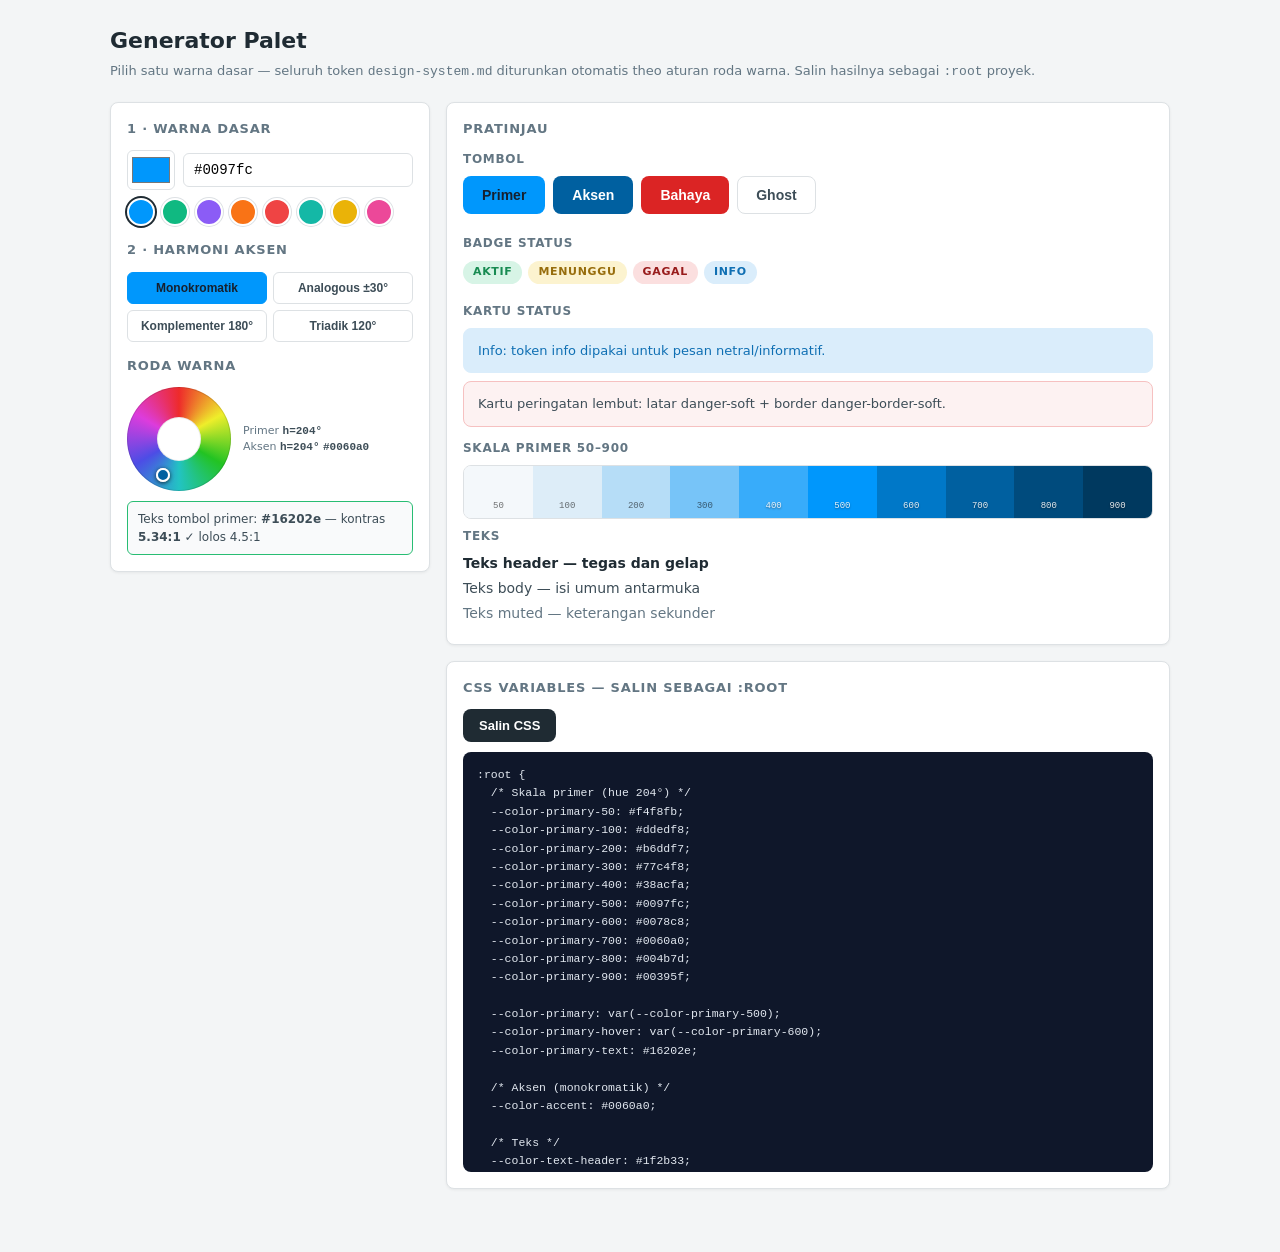
==== examples/palette-generator.html @ b340df54 "Warna jadi sistem palet roda warna + generator interaktif - design-system.md §2.1 ditulis ulang: war" ====
<!DOCTYPE html>
<html lang="id">
<head>
<meta charset="UTF-8">
<meta name="viewport" content="width=device-width, initial-scale=1.0">
<title>Generator Palet — Base Design System</title>
<style>
  :root {
    --radius: 8px;
    --font: Inter, system-ui, -apple-system, sans-serif;
  }
  * { box-sizing: border-box; margin: 0; padding: 0; }
  body {
    font-family: var(--font);
    background: var(--color-bg-body, #f4f7f9);
    color: var(--color-text-body, #334155);
    font-size: 14px; line-height: 1.5;
    padding: 24px 16px 64px;
  }
  .wrap { max-width: 1060px; margin: 0 auto; }
  h1 { font-size: 22px; font-weight: 800; color: var(--color-text-header, #1e293b); }
  .subtitle { color: var(--color-text-muted, #64748b); margin: 4px 0 20px; font-size: 13px; }
  .grid { display: grid; grid-template-columns: 320px 1fr; gap: 16px; align-items: start; }
  @media (max-width: 860px) { .grid { grid-template-columns: 1fr; } }
  .card {
    background: var(--color-bg-content, #fff);
    border: 1px solid var(--color-border, #e2e8f0);
    border-radius: var(--radius);
    padding: 16px;
    box-shadow: 0 1px 3px rgba(0,0,0,.06);
  }
  .card h2 { font-size: 13px; font-weight: 700; text-transform: uppercase; letter-spacing: .06em; color: var(--color-text-muted, #64748b); margin-bottom: 12px; }
  .field { margin-bottom: 14px; }
  .field label { display: block; font-size: 12px; font-weight: 600; margin-bottom: 6px; color: var(--color-text-header, #1e293b); }
  .color-row { display: flex; gap: 8px; align-items: center; }
  input[type="color"] { width: 48px; height: 40px; border: 1px solid var(--color-border, #e2e8f0); border-radius: 6px; padding: 2px; background: #fff; cursor: pointer; }
  input[type="text"] { flex: 1; font-size: 14px; padding: 8px 10px; border: 1px solid var(--color-border, #e2e8f0); border-radius: 6px; font-family: monospace; }
  .presets { display: flex; gap: 6px; flex-wrap: wrap; margin-top: 8px; }
  .preset { width: 28px; height: 28px; border-radius: 50%; border: 2px solid #fff; box-shadow: 0 0 0 1px var(--color-border, #e2e8f0); cursor: pointer; }
  .preset.active { box-shadow: 0 0 0 2px var(--color-text-header, #1e293b); }
  .harmony { display: grid; grid-template-columns: 1fr 1fr; gap: 6px; }
  .harmony button {
    font-size: 12px; font-weight: 600; padding: 8px 6px; border-radius: 6px;
    border: 1px solid var(--color-border, #e2e8f0); background: var(--color-bg-content, #fff);
    color: var(--color-text-body, #334155); cursor: pointer;
  }
  .harmony button.active { background: var(--color-primary, #0097FC); border-color: var(--color-primary, #0097FC); color: var(--color-primary-text, #fff); }
  .wheel-wrap { display: flex; gap: 12px; align-items: center; margin-top: 4px; }
  .wheel {
    width: 104px; height: 104px; border-radius: 50%; position: relative; flex: none;
    background: conic-gradient(from 0deg, hsl(0,85%,55%), hsl(60,85%,55%), hsl(120,70%,45%), hsl(180,70%,45%), hsl(240,75%,60%), hsl(300,70%,55%), hsl(360,85%,55%));
    box-shadow: inset 0 0 0 1px rgba(0,0,0,.12);
  }
  .wheel::after { content: ""; position: absolute; inset: 30px; background: var(--color-bg-content, #fff); border-radius: 50%; box-shadow: inset 0 0 0 1px rgba(0,0,0,.08); }
  .dot { position: absolute; width: 14px; height: 14px; border-radius: 50%; border: 2px solid #fff; box-shadow: 0 1px 4px rgba(0,0,0,.4); transform: translate(-50%,-50%); z-index: 2; }
  .wheel-legend { font-size: 11px; color: var(--color-text-muted, #64748b); }
  .wheel-legend b { color: var(--color-text-body, #334155); font-family: monospace; font-weight: 600; }
  .contrast { font-size: 12px; margin-top: 10px; padding: 8px 10px; border-radius: 6px; background: var(--color-bg-hover, #f8fafc); border: 1px solid var(--color-border, #e2e8f0); }
  .contrast.ok { border-color: var(--color-success, #10b981); }
  .contrast.warn { border-color: var(--color-warning, #f59e0b); }

  /* Preview */
  .preview-section { margin-bottom: 16px; }
  .preview-section > h3 { font-size: 12px; font-weight: 700; text-transform: uppercase; letter-spacing: .06em; color: var(--color-text-muted, #64748b); margin-bottom: 8px; }
  .btn { display: inline-block; font-size: 14px; font-weight: 600; padding: 10px 18px; border-radius: 8px; border: 1px solid transparent; cursor: pointer; margin: 0 8px 8px 0; transition: transform 100ms cubic-bezier(0,0,.2,1); }
  .btn:active { transform: scale(.98); }
  .btn-primary { background: var(--color-primary, #0097FC); color: var(--color-primary-text, #fff); }
  .btn-accent { background: var(--color-accent, #0369a1); color: #fff; }
  .btn-danger { background: var(--color-danger, #dc2626); color: #fff; }
  .btn-ghost { background: var(--color-bg-content, #fff); border-color: var(--color-border, #e2e8f0); color: var(--color-text-body, #334155); }
  .badge { display: inline-block; font-size: 11px; font-weight: 700; text-transform: uppercase; letter-spacing: .06em; padding: 3px 10px; border-radius: 999px; margin: 0 6px 6px 0; }
  .badge-success { background: var(--color-success-bg, #d1fae5); color: var(--color-success-text, #047857); }
  .badge-warning { background: var(--color-warning-bg, #fef9c3); color: var(--color-warning-text, #a16207); }
  .badge-danger { background: var(--color-danger-bg, #fee2e2); color: var(--color-danger-text, #991b1b); }
  .badge-info { background: var(--color-info-bg, #e0f2fe); color: var(--color-info-text, #0284c7); }
  .alert { border-radius: 8px; padding: 12px 14px; margin-bottom: 8px; font-size: 13px; border: 1px solid; }
  .alert-info { background: var(--color-info-bg, #e0f2fe); border-color: var(--color-info-bg, #e0f2fe); color: var(--color-info-text, #0284c7); }
  .alert-danger-soft { background: var(--color-danger-soft-bg, #fff5f5); border-color: var(--color-danger-border-soft, #fecaca); color: var(--color-text-body, #334155); }
  .swatches { display: flex; border-radius: 8px; overflow: hidden; border: 1px solid var(--color-border, #e2e8f0); margin-bottom: 8px; }
  .sw { flex: 1; height: 52px; display: flex; align-items: flex-end; justify-content: center; padding-bottom: 4px; font-size: 9px; font-family: monospace; color: rgba(255,255,255,.9); text-shadow: 0 1px 2px rgba(0,0,0,.4); }
  .sw.light { color: rgba(0,0,0,.55); text-shadow: none; }
  .text-samples p { margin-bottom: 4px; }
  .t-header { color: var(--color-text-header, #1e293b); font-weight: 700; }
  .t-muted { color: var(--color-text-muted, #64748b); }

  pre.css-out {
    background: #0f172a; color: #e2e8f0; font-size: 11.5px; line-height: 1.6;
    padding: 14px; border-radius: 8px; overflow-x: auto; max-height: 420px; overflow-y: auto;
    font-family: Menlo, Consolas, monospace; white-space: pre;
  }
  .copy-row { display: flex; gap: 8px; margin-bottom: 10px; }
  .btn-copy { background: var(--color-text-header, #1e293b); color: #fff; font-size: 13px; font-weight: 600; padding: 9px 16px; border-radius: 8px; border: none; cursor: pointer; }
  .copy-note { font-size: 12px; color: var(--color-text-muted, #64748b); align-self: center; }
</style>
</head>
<body>
<div class="wrap">
  <h1>Generator Palet</h1>
  <p class="subtitle">Pilih satu warna dasar — seluruh token <code>design-system.md</code> diturunkan otomatis theo aturan roda warna. Salin hasilnya sebagai <code>:root</code> proyek.</p>

  <div class="grid">
    <div class="card">
      <h2>1 · Warna dasar</h2>
      <div class="field">
        <div class="color-row">
          <input type="color" id="baseColor" value="#0097fc">
          <input type="text" id="baseHex" value="#0097fc" maxlength="7" spellcheck="false">
        </div>
        <div class="presets" id="presets"></div>
      </div>
      <h2>2 · Harmoni aksen</h2>
      <div class="field">
        <div class="harmony" id="harmony">
          <button data-h="mono" class="active">Monokromatik</button>
          <button data-h="analog">Analogous ±30°</button>
          <button data-h="compl">Komplementer 180°</button>
          <button data-h="triad">Triadik 120°</button>
        </div>
      </div>
      <h2>Roda warna</h2>
      <div class="wheel-wrap">
        <div class="wheel" id="wheel"></div>
        <div class="wheel-legend" id="wheelLegend"></div>
      </div>
      <div class="contrast" id="contrastBox"></div>
    </div>

    <div>
      <div class="card preview-section">
        <h2>Pratinjau</h2>
        <h3>Tombol</h3>
        <div>
          <button class="btn btn-primary">Primer</button><button class="btn btn-accent">Aksen</button><button class="btn btn-danger">Bahaya</button><button class="btn btn-ghost">Ghost</button>
        </div>
        <h3 style="margin-top:12px">Badge status</h3>
        <div>
          <span class="badge badge-success">Aktif</span><span class="badge badge-warning">Menunggu</span><span class="badge badge-danger">Gagal</span><span class="badge badge-info">Info</span>
        </div>
        <h3 style="margin-top:12px">Kartu status</h3>
        <div class="alert alert-info">Info: token info dipakai untuk pesan netral/informatif.</div>
        <div class="alert alert-danger-soft">Kartu peringatan lembut: latar danger-soft + border danger-border-soft.</div>
        <h3 style="margin-top:12px">Skala primer 50–900</h3>
        <div class="swatches" id="scaleSwatches"></div>
        <h3>Teks</h3>
        <div class="text-samples">
          <p class="t-header">Teks header — tegas dan gelap</p>
          <p>Teks body — isi umum antarmuka</p>
          <p class="t-muted">Teks muted — keterangan sekunder</p>
        </div>
      </div>

      <div class="card">
        <h2>CSS variables — salin sebagai :root</h2>
        <div class="copy-row">
          <button class="btn-copy" id="copyBtn">Salin CSS</button>
          <span class="copy-note" id="copyNote"></span>
        </div>
        <pre class="css-out" id="cssOut"></pre>
      </div>
    </div>
  </div>
</div>

<script>
"use strict";
/* ---- util warna ---- */
function hexToHsl(hex) {
  hex = hex.replace("#", "");
  if (hex.length === 3) hex = hex.split("").map(c => c + c).join("");
  const r = parseInt(hex.slice(0, 2), 16) / 255,
        g = parseInt(hex.slice(2, 4), 16) / 255,
        b = parseInt(hex.slice(4, 6), 16) / 255;
  const max = Math.max(r, g, b), min = Math.min(r, g, b);
  let h = 0, s = 0; const l = (max + min) / 2;
  if (max !== min) {
    const d = max - min;
    s = l > 0.5 ? d / (2 - max - min) : d / (max + min);
    switch (max) {
      case r: h = (g - b) / d + (g < b ? 6 : 0); break;
      case g: h = (b - r) / d + 2; break;
      default: h = (r - g) / d + 4;
    }
    h *= 60;
  }
  return { h: Math.round(h) % 360, s: Math.round(s * 100), l: Math.round(l * 100) };
}
function hslToHex(h, s, l) {
  h = ((h % 360) + 360) % 360; s = Math.min(100, Math.max(0, s)) / 100; l = Math.min(98, Math.max(2, l)) / 100;
  const k = n => (n + h / 30) % 12;
  const a = s * Math.min(l, 1 - l);
  const f = n => l - a * Math.max(-1, Math.min(k(n) - 3, Math.min(9 - k(n), 1)));
  const to = x => Math.round(x * 255).toString(16).padStart(2, "0");
  return "#" + to(f(0)) + to(f(8)) + to(f(4));
}
function luminance(hex) {
  const c = hex.replace("#", "");
  const f = v => { v /= 255; return v <= 0.03928 ? v / 12.92 : Math.pow((v + 0.055) / 1.055, 2.4); };
  return 0.2126 * f(parseInt(c.slice(0, 2), 16)) + 0.7152 * f(parseInt(c.slice(2, 4), 16)) + 0.0722 * f(parseInt(c.slice(4, 6), 16));
}
function contrast(a, b) {
  const l1 = luminance(a), l2 = luminance(b);
  const [hi, lo] = l1 > l2 ? [l1, l2] : [l2, l1];
  return (hi + 0.05) / (lo + 0.05);
}

/* ---- state ---- */
const PRESETS = ["#0097fc", "#10b981", "#8b5cf6", "#f97316", "#ef4444", "#14b8a6", "#eab308", "#ec4899"];
let harmony = "mono";

/* ---- generator ---- */
function generate(baseHex) {
  const { h, s, l } = hexToHsl(baseHex);
  const sc = (hh, ss, ll) => hslToHex(hh, ss, ll);
  const clampL = v => Math.min(97, Math.max(6, v));

  // Skala primer: hue tetap, lightness bertahap (500 = warna dasar)
  const scale = {
    50:  sc(h, s * 0.50, 97),
    100: sc(h, s * 0.65, 92),
    200: sc(h, s * 0.80, 84),
    300: sc(h, s * 0.90, 72),
    400: sc(h, s * 0.95, 60),
    500: baseHex.toLowerCase(),
    600: sc(h, s,        clampL(l * 0.80)),
    700: sc(h, Math.min(s * 1.05, 100), clampL(l * 0.64)),
    800: sc(h, Math.min(s * 1.08, 100), clampL(l * 0.50)),
    900: sc(h, Math.min(s * 1.08, 100), clampL(l * 0.38)),
  };

  // Aksen via harmoni roda warna
  let accent, accentHue;
  if (harmony === "analog")      { accentHue = h + 30;  accent = sc(accentHue, s, l); }
  else if (harmony === "compl")  { accentHue = h + 180; accent = sc(accentHue, s, l); }
  else if (harmony === "triad")  { accentHue = h + 120; accent = sc(accentHue, s, l); }
  else                           { accentHue = h;       accent = scale[700]; }

  // Netral mengikuti hue dasar (tinted)
  const n = (ss, ll) => sc(h, ss, ll);
  const neutrals = {
    textHeader: n(25, 16), textBody: n(18, 29), textMuted: n(14, 45),
    border: n(12, 88), metricBorder: n(10, 92),
    bgBody: n(14, 96), bgHover: n(16, 98), bgContent: "#ffffff",
  };

  // Status: hue tetap di roda warna
  const status = {
    success: sc(150, 65, 45), successBg: sc(150, 55, 90), successText: sc(150, 70, 32),
    danger: sc(0, 72, 50),   dangerBg: sc(0, 80, 93),     dangerText: sc(0, 70, 35),
    dangerSoftBg: sc(0, 70, 97), dangerBorderSoft: sc(0, 75, 86),
    infoBg: sc(205, 80, 92), infoText: sc(205, 85, 38),
    warningBg: sc(48, 90, 90), warningText: sc(42, 85, 32),
  };

  // Teks primer: pilih putih / gelap menurut kontras
  const crWhite = contrast(scale[500], "#ffffff");
  const crDark = contrast(scale[500], "#16202e");
  const primaryText = crWhite >= crDark ? "#ffffff" : "#16202e";
  const primaryCr = Math.max(crWhite, crDark);

  return { h, s, l, scale, accent, accentHue: ((accentHue % 360) + 360) % 360, neutrals, status, primaryText, primaryCr };
}

function buildCss(g) {
  const L = [];
  L.push(":root {");
  L.push("  /* Skala primer (hue " + g.h + "°) */");
  [50, 100, 200, 300, 400, 500, 600, 700, 800, 900].forEach(k =>
    L.push("  --color-primary-" + k + ": " + g.scale[k] + ";"));
  L.push("");
  L.push("  --color-primary: var(--color-primary-500);");
  L.push("  --color-primary-hover: var(--color-primary-600);");
  L.push("  --color-primary-text: " + g.primaryText + ";");
  L.push("");
  L.push("  /* Aksen (" + { mono: "monokromatik", analog: "analogous", compl: "komplementer", triad: "triadik" }[harmony] + ") */");
  L.push("  --color-accent: " + g.accent + ";");
  L.push("");
  L.push("  /* Teks */");
  L.push("  --color-text-header: " + g.neutrals.textHeader + ";");
  L.push("  --color-text-body: " + g.neutrals.textBody + ";");
  L.push("  --color-text-muted: " + g.neutrals.textMuted + ";");
  L.push("");
  L.push("  /* Latar */");
  L.push("  --color-bg-body: " + g.neutrals.bgBody + ";");
  L.push("  --color-bg-content: " + g.neutrals.bgContent + ";");
  L.push("  --color-bg-hover: " + g.neutrals.bgHover + ";");
  L.push("");
  L.push("  /* Status */");
  const st = g.status;
  L.push("  --color-success: " + st.success + ";  --color-success-bg: " + st.successBg + ";  --color-success-text: " + st.successText + ";");
  L.push("  --color-danger: " + st.danger + ";   --color-danger-bg: " + st.dangerBg + ";   --color-danger-text: " + st.dangerText + ";");
  L.push("  --color-danger-soft-bg: " + st.dangerSoftBg + ";");
  L.push("  --color-danger-border-soft: " + st.dangerBorderSoft + ";");
  L.push("  --color-info-bg: " + st.infoBg + ";  --color-info-text: " + st.infoText + ";");
  L.push("  --color-warning-bg: " + st.warningBg + "; --color-warning-text: " + st.warningText + ";");
  L.push("");
  L.push("  /* Border & garis */");
  L.push("  --color-border: " + g.neutrals.border + ";");
  L.push("  --color-metric-border: " + g.neutrals.metricBorder + ";");
  L.push("}");
  return L.join("\n");
}

/* ---- render ---- */
const $ = id => document.getElementById(id);
const baseColor = $("baseColor"), baseHex = $("baseHex");

function dotPos(hueDeg, radiusPct) {
  const a = (hueDeg - 90) * Math.PI / 180;
  return { x: 50 + radiusPct * Math.cos(a), y: 50 + radiusPct * Math.sin(a) };
}

function render() {
  let hex = baseHex.value.trim();
  if (!/^#([0-9a-f]{3}|[0-9a-f]{6})$/i.test(hex)) return;
  if (hex.length === 4) hex = "#" + hex.slice(1).split("").map(c => c + c).join("");
  baseColor.value = hex;

  const g = generate(hex);

  // Terapkan ke seluruh halaman (live re-theme)
  const root = document.documentElement.style;
  [50, 100, 200, 300, 400, 500, 600, 700, 800, 900].forEach(k => root.setProperty("--color-primary-" + k, g.scale[k]));
  root.setProperty("--color-primary", g.scale[500]);
  root.setProperty("--color-primary-hover", g.scale[600]);
  root.setProperty("--color-primary-text", g.primaryText);
  root.setProperty("--color-accent", g.accent);
  const N = g.neutrals, S = g.status;
  root.setProperty("--color-text-header", N.textHeader);
  root.setProperty("--color-text-body", N.textBody);
  root.setProperty("--color-text-muted", N.textMuted);
  root.setProperty("--color-bg-body", N.bgBody);
  root.setProperty("--color-bg-content", N.bgContent);
  root.setProperty("--color-bg-hover", N.bgHover);
  root.setProperty("--color-border", N.border);
  root.setProperty("--color-metric-border", N.metricBorder);
  Object.entries({ success: S.success, "success-bg": S.successBg, "success-text": S.successText,
    danger: S.danger, "danger-bg": S.dangerBg, "danger-text": S.dangerText,
    "danger-soft-bg": S.dangerSoftBg, "danger-border-soft": S.dangerBorderSoft,
    "info-bg": S.infoBg, "info-text": S.infoText, "warning-bg": S.warningBg, "warning-text": S.warningText })
    .forEach(([k, v]) => root.setProperty("--color-" + k, v));

  // Output CSS
  $("cssOut").textContent = buildCss(g);

  // Skala swatches
  $("scaleSwatches").innerHTML = [50, 100, 200, 300, 400, 500, 600, 700, 800, 900].map(k => {
    const { l } = hexToHsl(g.scale[k]);
    return '<div class="sw' + (l > 62 ? " light" : "") + '" style="background:' + g.scale[k] + '">' + k + "</div>";
  }).join("");

  // Roda warna: titik primer + aksen
  const wheel = $("wheel");
  wheel.querySelectorAll(".dot").forEach(d => d.remove());
  const mk = (hueDeg, color) => {
    const p = dotPos(hueDeg, 38);
    const d = document.createElement("div");
    d.className = "dot"; d.style.left = p.x + "%"; d.style.top = p.y + "%"; d.style.background = color;
    wheel.appendChild(d);
  };
  mk(g.h, g.scale[500]); mk(g.accentHue, g.accent);
  $("wheelLegend").innerHTML = "Primer <b>h=" + g.h + "°</b><br>Aksen <b>h=" + g.accentHue + "°</b> <b>" + g.accent + "</b>";

  // Kontras
  const box = $("contrastBox");
  const ok = g.primaryCr >= 4.5;
  box.className = "contrast " + (ok ? "ok" : "warn");
  box.innerHTML = "Teks tombol primer: <b>" + g.primaryText + "</b> — kontras <b>" + g.primaryCr.toFixed(2) + ":1</b> " +
    (ok ? "✓ lolos 4.5:1" : "⚠ di bawah 4.5:1 — untuk teks kecil pakai primer 700");

  // Preset aktif
  document.querySelectorAll(".preset").forEach(p =>
    p.classList.toggle("active", p.dataset.hex.toLowerCase() === hex.toLowerCase()));
}

/* ---- events ---- */
baseColor.addEventListener("input", e => { baseHex.value = e.target.value; render(); });
baseHex.addEventListener("input", render);
$("harmony").addEventListener("click", e => {
  const b = e.target.closest("button"); if (!b) return;
  harmony = b.dataset.h;
  document.querySelectorAll("#harmony button").forEach(x => x.classList.toggle("active", x === b));
  render();
});
$("presets").innerHTML = PRESETS.map(h =>
  '<div class="preset" data-hex="' + h + '" style="background:' + h + '" title="' + h + '"></div>').join("");
$("presets").addEventListener("click", e => {
  const p = e.target.closest(".preset"); if (!p) return;
  baseHex.value = p.dataset.hex; render();
});
$("copyBtn").addEventListener("click", async () => {
  const note = $("copyNote");
  try { await navigator.clipboard.writeText($("cssOut").textContent); note.textContent = "✓ tersalin"; }
  catch { note.textContent = "gagal — salin manual dari kotak"; }
  setTimeout(() => note.textContent = "", 2500);
});
render();
</script>
</body>
</html>
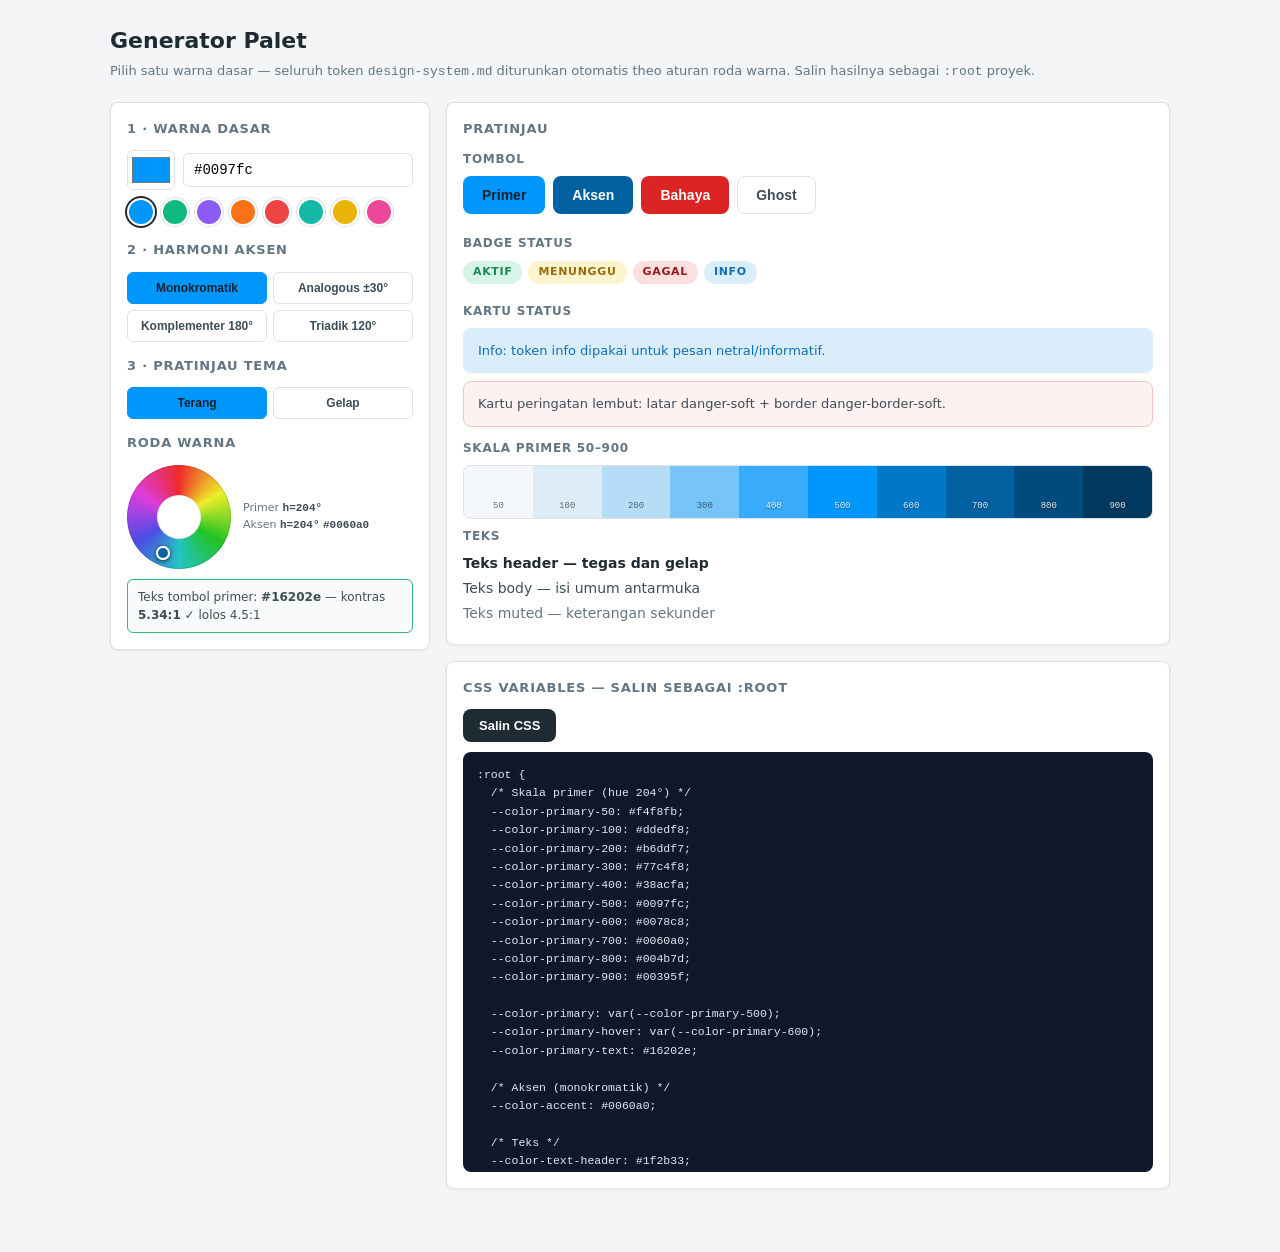
==== commit 68d88d48: "Mode gelap/terang: token dark + toggle + pratinjau - palette-generator: generateDark() (hue sama, li" ====
--- a/examples/palette-generator.html
+++ b/examples/palette-generator.html
@@ -5,92 +5,68 @@
 <meta name="viewport" content="width=device-width, initial-scale=1.0">
 <title>Generator Palet — Base Design System</title>
 <style>
-  :root {
+:root {
     --radius: 8px;
     --font: Inter, system-ui, -apple-system, sans-serif;
   }
-  * { box-sizing: border-box; margin: 0; padding: 0; }
-  body {
-    font-family: var(--font);
-    background: var(--color-bg-body, #f4f7f9);
-    color: var(--color-text-body, #334155);
-    font-size: 14px; line-height: 1.5;
-    padding: 24px 16px 64px;
-  }
-  .wrap { max-width: 1060px; margin: 0 auto; }
-  h1 { font-size: 22px; font-weight: 800; color: var(--color-text-header, #1e293b); }
-  .subtitle { color: var(--color-text-muted, #64748b); margin: 4px 0 20px; font-size: 13px; }
-  .grid { display: grid; grid-template-columns: 320px 1fr; gap: 16px; align-items: start; }
-  @media (max-width: 860px) { .grid { grid-template-columns: 1fr; } }
-  .card {
-    background: var(--color-bg-content, #fff);
-    border: 1px solid var(--color-border, #e2e8f0);
-    border-radius: var(--radius);
-    padding: 16px;
-    box-shadow: 0 1px 3px rgba(0,0,0,.06);
-  }
-  .card h2 { font-size: 13px; font-weight: 700; text-transform: uppercase; letter-spacing: .06em; color: var(--color-text-muted, #64748b); margin-bottom: 12px; }
-  .field { margin-bottom: 14px; }
-  .field label { display: block; font-size: 12px; font-weight: 600; margin-bottom: 6px; color: var(--color-text-header, #1e293b); }
-  .color-row { display: flex; gap: 8px; align-items: center; }
-  input[type="color"] { width: 48px; height: 40px; border: 1px solid var(--color-border, #e2e8f0); border-radius: 6px; padding: 2px; background: #fff; cursor: pointer; }
-  input[type="text"] { flex: 1; font-size: 14px; padding: 8px 10px; border: 1px solid var(--color-border, #e2e8f0); border-radius: 6px; font-family: monospace; }
-  .presets { display: flex; gap: 6px; flex-wrap: wrap; margin-top: 8px; }
-  .preset { width: 28px; height: 28px; border-radius: 50%; border: 2px solid #fff; box-shadow: 0 0 0 1px var(--color-border, #e2e8f0); cursor: pointer; }
-  .preset.active { box-shadow: 0 0 0 2px var(--color-text-header, #1e293b); }
-  .harmony { display: grid; grid-template-columns: 1fr 1fr; gap: 6px; }
-  .harmony button {
-    font-size: 12px; font-weight: 600; padding: 8px 6px; border-radius: 6px;
-    border: 1px solid var(--color-border, #e2e8f0); background: var(--color-bg-content, #fff);
-    color: var(--color-text-body, #334155); cursor: pointer;
-  }
-  .harmony button.active { background: var(--color-primary, #0097FC); border-color: var(--color-primary, #0097FC); color: var(--color-primary-text, #fff); }
-  .wheel-wrap { display: flex; gap: 12px; align-items: center; margin-top: 4px; }
-  .wheel {
-    width: 104px; height: 104px; border-radius: 50%; position: relative; flex: none;
-    background: conic-gradient(from 0deg, hsl(0,85%,55%), hsl(60,85%,55%), hsl(120,70%,45%), hsl(180,70%,45%), hsl(240,75%,60%), hsl(300,70%,55%), hsl(360,85%,55%));
-    box-shadow: inset 0 0 0 1px rgba(0,0,0,.12);
-  }
-  .wheel::after { content: ""; position: absolute; inset: 30px; background: var(--color-bg-content, #fff); border-radius: 50%; box-shadow: inset 0 0 0 1px rgba(0,0,0,.08); }
-  .dot { position: absolute; width: 14px; height: 14px; border-radius: 50%; border: 2px solid #fff; box-shadow: 0 1px 4px rgba(0,0,0,.4); transform: translate(-50%,-50%); z-index: 2; }
-  .wheel-legend { font-size: 11px; color: var(--color-text-muted, #64748b); }
-  .wheel-legend b { color: var(--color-text-body, #334155); font-family: monospace; font-weight: 600; }
-  .contrast { font-size: 12px; margin-top: 10px; padding: 8px 10px; border-radius: 6px; background: var(--color-bg-hover, #f8fafc); border: 1px solid var(--color-border, #e2e8f0); }
-  .contrast.ok { border-color: var(--color-success, #10b981); }
-  .contrast.warn { border-color: var(--color-warning, #f59e0b); }
-
-  /* Preview */
-  .preview-section { margin-bottom: 16px; }
-  .preview-section > h3 { font-size: 12px; font-weight: 700; text-transform: uppercase; letter-spacing: .06em; color: var(--color-text-muted, #64748b); margin-bottom: 8px; }
-  .btn { display: inline-block; font-size: 14px; font-weight: 600; padding: 10px 18px; border-radius: 8px; border: 1px solid transparent; cursor: pointer; margin: 0 8px 8px 0; transition: transform 100ms cubic-bezier(0,0,.2,1); }
-  .btn:active { transform: scale(.98); }
-  .btn-primary { background: var(--color-primary, #0097FC); color: var(--color-primary-text, #fff); }
-  .btn-accent { background: var(--color-accent, #0369a1); color: #fff; }
-  .btn-danger { background: var(--color-danger, #dc2626); color: #fff; }
-  .btn-ghost { background: var(--color-bg-content, #fff); border-color: var(--color-border, #e2e8f0); color: var(--color-text-body, #334155); }
-  .badge { display: inline-block; font-size: 11px; font-weight: 700; text-transform: uppercase; letter-spacing: .06em; padding: 3px 10px; border-radius: 999px; margin: 0 6px 6px 0; }
-  .badge-success { background: var(--color-success-bg, #d1fae5); color: var(--color-success-text, #047857); }
-  .badge-warning { background: var(--color-warning-bg, #fef9c3); color: var(--color-warning-text, #a16207); }
-  .badge-danger { background: var(--color-danger-bg, #fee2e2); color: var(--color-danger-text, #991b1b); }
-  .badge-info { background: var(--color-info-bg, #e0f2fe); color: var(--color-info-text, #0284c7); }
-  .alert { border-radius: 8px; padding: 12px 14px; margin-bottom: 8px; font-size: 13px; border: 1px solid; }
-  .alert-info { background: var(--color-info-bg, #e0f2fe); border-color: var(--color-info-bg, #e0f2fe); color: var(--color-info-text, #0284c7); }
-  .alert-danger-soft { background: var(--color-danger-soft-bg, #fff5f5); border-color: var(--color-danger-border-soft, #fecaca); color: var(--color-text-body, #334155); }
-  .swatches { display: flex; border-radius: 8px; overflow: hidden; border: 1px solid var(--color-border, #e2e8f0); margin-bottom: 8px; }
-  .sw { flex: 1; height: 52px; display: flex; align-items: flex-end; justify-content: center; padding-bottom: 4px; font-size: 9px; font-family: monospace; color: rgba(255,255,255,.9); text-shadow: 0 1px 2px rgba(0,0,0,.4); }
-  .sw.light { color: rgba(0,0,0,.55); text-shadow: none; }
-  .text-samples p { margin-bottom: 4px; }
-  .t-header { color: var(--color-text-header, #1e293b); font-weight: 700; }
-  .t-muted { color: var(--color-text-muted, #64748b); }
-
-  pre.css-out {
-    background: #0f172a; color: #e2e8f0; font-size: 11.5px; line-height: 1.6;
-    padding: 14px; border-radius: 8px; overflow-x: auto; max-height: 420px; overflow-y: auto;
-    font-family: Menlo, Consolas, monospace; white-space: pre;
-  }
-  .copy-row { display: flex; gap: 8px; margin-bottom: 10px; }
-  .btn-copy { background: var(--color-text-header, #1e293b); color: #fff; font-size: 13px; font-weight: 600; padding: 9px 16px; border-radius: 8px; border: none; cursor: pointer; }
-  .copy-note { font-size: 12px; color: var(--color-text-muted, #64748b); align-self: center; }
+* { box-sizing: border-box; margin: 0; padding: 0; }
+body { font-family: var(--font); background: var(--color-bg-body, #f4f7f9); color: var(--color-text-body, #334155); font-size: 14px; line-height: 1.5; padding: 24px 16px 64px; }
+.wrap { max-width: 1060px; margin: 0 auto; }
+h1 { font-size: 22px; font-weight: 800; color: var(--color-text-header, #1e293b); }
+.subtitle { color: var(--color-text-muted, #64748b); margin: 4px 0 20px; font-size: 13px; }
+.grid { display: grid; grid-template-columns: 320px 1fr; gap: 16px; align-items: start; }
+@media (max-width: 860px) {
+  .grid { grid-template-columns: 1fr; }
+}
+.card { background: var(--color-bg-content, #fff); border: 1px solid var(--color-border, #e2e8f0); border-radius: var(--radius); padding: 16px; box-shadow: 0 1px 3px rgba(0,0,0,.06); }
+.card h2 { font-size: 13px; font-weight: 700; text-transform: uppercase; letter-spacing: .06em; color: var(--color-text-muted, #64748b); margin-bottom: 12px; }
+.field { margin-bottom: 14px; }
+.field label { display: block; font-size: 12px; font-weight: 600; margin-bottom: 6px; color: var(--color-text-header, #1e293b); }
+.color-row { display: flex; gap: 8px; align-items: center; }
+input[type="color"] { width: 48px; height: 40px; border: 1px solid var(--color-border, #e2e8f0); border-radius: 6px; padding: 2px; background: #fff; cursor: pointer; }
+input[type="text"] { flex: 1; font-size: 14px; padding: 8px 10px; border: 1px solid var(--color-border, #e2e8f0); border-radius: 6px; font-family: monospace; }
+.presets { display: flex; gap: 6px; flex-wrap: wrap; margin-top: 8px; }
+.preset { width: 28px; height: 28px; border-radius: 50%; border: 2px solid #fff; box-shadow: 0 0 0 1px var(--color-border, #e2e8f0); cursor: pointer; }
+.preset.active { box-shadow: 0 0 0 2px var(--color-text-header, #1e293b); }
+.harmony { display: grid; grid-template-columns: 1fr 1fr; gap: 6px; }
+.harmony button { font-size: 12px; font-weight: 600; padding: 8px 6px; border-radius: 6px; border: 1px solid var(--color-border, #e2e8f0); background: var(--color-bg-content, #fff); color: var(--color-text-body, #334155); cursor: pointer; }
+.harmony button.active { background: var(--color-primary, #0097FC); border-color: var(--color-primary, #0097FC); color: var(--color-primary-text, #fff); }
+.wheel-wrap { display: flex; gap: 12px; align-items: center; margin-top: 4px; }
+.wheel { width: 104px; height: 104px; border-radius: 50%; position: relative; flex: none; background: conic-gradient(from 0deg, hsl(0,85%,55%), hsl(60,85%,55%), hsl(120,70%,45%), hsl(180,70%,45%), hsl(240,75%,60%), hsl(300,70%,55%), hsl(360,85%,55%)); box-shadow: inset 0 0 0 1px rgba(0,0,0,.12); }
+.wheel::after { content: ""; position: absolute; inset: 30px; background: var(--color-bg-content, #fff); border-radius: 50%; box-shadow: inset 0 0 0 1px rgba(0,0,0,.08); }
+.dot { position: absolute; width: 14px; height: 14px; border-radius: 50%; border: 2px solid #fff; box-shadow: 0 1px 4px rgba(0,0,0,.4); transform: translate(-50%,-50%); z-index: 2; }
+.wheel-legend { font-size: 11px; color: var(--color-text-muted, #64748b); }
+.wheel-legend b { color: var(--color-text-body, #334155); font-family: monospace; font-weight: 600; }
+.contrast { font-size: 12px; margin-top: 10px; padding: 8px 10px; border-radius: 6px; background: var(--color-bg-hover, #f8fafc); border: 1px solid var(--color-border, #e2e8f0); }
+.contrast.ok { border-color: var(--color-success, #10b981); }
+.contrast.warn { border-color: var(--color-warning, #f59e0b); }
+/* Preview */
+.preview-section { margin-bottom: 16px; }
+.preview-section > h3 { font-size: 12px; font-weight: 700; text-transform: uppercase; letter-spacing: .06em; color: var(--color-text-muted, #64748b); margin-bottom: 8px; }
+.btn { display: inline-block; font-size: 14px; font-weight: 600; padding: 10px 18px; border-radius: 8px; border: 1px solid transparent; cursor: pointer; margin: 0 8px 8px 0; transition: transform 100ms cubic-bezier(0,0,.2,1); }
+.btn:active { transform: scale(.98); }
+.btn-primary { background: var(--color-primary, #0097FC); color: var(--color-primary-text, #fff); }
+.btn-accent { background: var(--color-accent, #0369a1); color: #fff; }
+.btn-danger { background: var(--color-danger, #dc2626); color: #fff; }
+.btn-ghost { background: var(--color-bg-content, #fff); border-color: var(--color-border, #e2e8f0); color: var(--color-text-body, #334155); }
+.badge { display: inline-block; font-size: 11px; font-weight: 700; text-transform: uppercase; letter-spacing: .06em; padding: 3px 10px; border-radius: 999px; margin: 0 6px 6px 0; }
+.badge-success { background: var(--color-success-bg, #d1fae5); color: var(--color-success-text, #047857); }
+.badge-warning { background: var(--color-warning-bg, #fef9c3); color: var(--color-warning-text, #a16207); }
+.badge-danger { background: var(--color-danger-bg, #fee2e2); color: var(--color-danger-text, #991b1b); }
+.badge-info { background: var(--color-info-bg, #e0f2fe); color: var(--color-info-text, #0284c7); }
+.alert { border-radius: 8px; padding: 12px 14px; margin-bottom: 8px; font-size: 13px; border: 1px solid; }
+.alert-info { background: var(--color-info-bg, #e0f2fe); border-color: var(--color-info-bg, #e0f2fe); color: var(--color-info-text, #0284c7); }
+.alert-danger-soft { background: var(--color-danger-soft-bg, #fff5f5); border-color: var(--color-danger-border-soft, #fecaca); color: var(--color-text-body, #334155); }
+.swatches { display: flex; border-radius: 8px; overflow: hidden; border: 1px solid var(--color-border, #e2e8f0); margin-bottom: 8px; }
+.sw { flex: 1; height: 52px; display: flex; align-items: flex-end; justify-content: center; padding-bottom: 4px; font-size: 9px; font-family: monospace; color: rgba(255,255,255,.9); text-shadow: 0 1px 2px rgba(0,0,0,.4); }
+.sw.light { color: rgba(0,0,0,.55); text-shadow: none; }
+.text-samples p { margin-bottom: 4px; }
+.t-header { color: var(--color-text-header, #1e293b); font-weight: 700; }
+.t-muted { color: var(--color-text-muted, #64748b); }
+pre.css-out { background: #0f172a; color: #e2e8f0; font-size: 11.5px; line-height: 1.6; padding: 14px; border-radius: 8px; overflow-x: auto; max-height: 420px; overflow-y: auto; font-family: Menlo, Consolas, monospace; white-space: pre; }
+.copy-row { display: flex; gap: 8px; margin-bottom: 10px; }
+.btn-copy { background: var(--color-text-header, #1e293b); color: #fff; font-size: 13px; font-weight: 600; padding: 9px 16px; border-radius: 8px; border: none; cursor: pointer; }
+.copy-note { font-size: 12px; color: var(--color-text-muted, #64748b); align-self: center; }
 </style>
 </head>
 <body>
@@ -115,6 +91,13 @@
           <button data-h="analog">Analogous ±30°</button>
           <button data-h="compl">Komplementer 180°</button>
           <button data-h="triad">Triadik 120°</button>
+        </div>
+      </div>
+      <h2>3 · Pratinjau tema</h2>
+      <div class="field">
+        <div class="harmony" id="themePrev">
+          <button data-t="light" class="active">Terang</button>
+          <button data-t="dark">Gelap</button>
         </div>
       </div>
       <h2>Roda warna</h2>
@@ -228,10 +211,10 @@
   };
 
   // Aksen via harmoni roda warna
-  let accent, accentHue;
+  let accent, accentHue, accent2 = null, accent2Hue = null;
   if (harmony === "analog")      { accentHue = h + 30;  accent = sc(accentHue, s, l); }
   else if (harmony === "compl")  { accentHue = h + 180; accent = sc(accentHue, s, l); }
-  else if (harmony === "triad")  { accentHue = h + 120; accent = sc(accentHue, s, l); }
+  else if (harmony === "triad")  { accentHue = h + 120; accent = sc(accentHue, s, l); accent2Hue = h + 240; accent2 = sc(accent2Hue, s, l); }
   else                           { accentHue = h;       accent = scale[700]; }
 
   // Netral mengikuti hue dasar (tinted)
@@ -247,8 +230,8 @@
     success: sc(150, 65, 45), successBg: sc(150, 55, 90), successText: sc(150, 70, 32),
     danger: sc(0, 72, 50),   dangerBg: sc(0, 80, 93),     dangerText: sc(0, 70, 35),
     dangerSoftBg: sc(0, 70, 97), dangerBorderSoft: sc(0, 75, 86),
-    infoBg: sc(205, 80, 92), infoText: sc(205, 85, 38),
-    warningBg: sc(48, 90, 90), warningText: sc(42, 85, 32),
+    info: sc(205, 85, 50), infoBg: sc(205, 80, 92), infoText: sc(205, 85, 38),
+    warning: sc(42, 90, 52), warningBg: sc(48, 90, 90), warningText: sc(42, 85, 32),
   };
 
   // Teks primer: pilih putih / gelap menurut kontras
@@ -257,7 +240,27 @@
   const primaryText = crWhite >= crDark ? "#ffffff" : "#16202e";
   const primaryCr = Math.max(crWhite, crDark);
 
-  return { h, s, l, scale, accent, accentHue: ((accentHue % 360) + 360) % 360, neutrals, status, primaryText, primaryCr };
+  return { h, s, l, scale, accent, accentHue: ((accentHue % 360) + 360) % 360, accent2, accent2Hue: accent2Hue === null ? null : ((accent2Hue % 360) + 360) % 360, neutrals, status, primaryText, primaryCr, dark: generateDark(h, s, scale, status, accent) };
+}
+
+/* ---- palet gelap: hue sama, lightness dibalik ---- */
+function generateDark(h, s, scale, status, accent) {
+  const sc = (hh, ss, ll) => hslToHex(hh, ss, ll);
+  const d = {
+    bgBody: sc(h, 18, 9), bgContent: sc(h, 16, 13), bgHover: sc(h, 14, 17),
+    textHeader: sc(h, 12, 93), textBody: sc(h, 10, 80), textMuted: sc(h, 8, 62),
+    border: sc(h, 12, 24), metricBorder: sc(h, 10, 20),
+    primary: scale[400], primaryHover: scale[300], accent: accent,
+    success: status.success, successBg: sc(150, 40, 16), successText: sc(150, 60, 75),
+    danger: status.danger, dangerBg: sc(0, 45, 18), dangerText: sc(0, 70, 75),
+    dangerSoftBg: sc(0, 40, 14), dangerBorderSoft: sc(0, 40, 28),
+    info: status.info, infoBg: sc(205, 50, 16), infoText: sc(205, 70, 75),
+    warning: status.warning, warningBg: sc(45, 50, 16), warningText: sc(45, 80, 70),
+  };
+  const cw = contrast(d.primary, "#ffffff"), cd = contrast(d.primary, "#16202e");
+  d.primaryText = cw >= cd ? "#ffffff" : "#16202e";
+  d.primaryCr = Math.max(cw, cd);
+  return d;
 }
 
 function buildCss(g) {
@@ -290,19 +293,73 @@
   L.push("  --color-danger: " + st.danger + ";   --color-danger-bg: " + st.dangerBg + ";   --color-danger-text: " + st.dangerText + ";");
   L.push("  --color-danger-soft-bg: " + st.dangerSoftBg + ";");
   L.push("  --color-danger-border-soft: " + st.dangerBorderSoft + ";");
-  L.push("  --color-info-bg: " + st.infoBg + ";  --color-info-text: " + st.infoText + ";");
-  L.push("  --color-warning-bg: " + st.warningBg + "; --color-warning-text: " + st.warningText + ";");
+  L.push("  --color-info: " + st.info + ";  --color-info-bg: " + st.infoBg + ";  --color-info-text: " + st.infoText + ";");
+  L.push("  --color-warning: " + st.warning + ";  --color-warning-bg: " + st.warningBg + "; --color-warning-text: " + st.warningText + ";");
   L.push("");
   L.push("  /* Border & garis */");
   L.push("  --color-border: " + g.neutrals.border + ";");
   L.push("  --color-metric-border: " + g.neutrals.metricBorder + ";");
   L.push("}");
+  L.push("");
+  L.push('/* Mode gelap: <html data-theme="dark"> */');
+  L.push('[data-theme="dark"] {');
+  const D = g.dark;
+  L.push("  color-scheme: dark;");
+  L.push("  --color-primary: " + D.primary + ";");
+  L.push("  --color-primary-hover: " + D.primaryHover + ";");
+  L.push("  --color-primary-text: " + D.primaryText + ";");
+  L.push("  --color-accent: " + D.accent + ";");
+  L.push("  --color-text-header: " + D.textHeader + ";");
+  L.push("  --color-text-body: " + D.textBody + ";");
+  L.push("  --color-text-muted: " + D.textMuted + ";");
+  L.push("  --color-bg-body: " + D.bgBody + ";");
+  L.push("  --color-bg-content: " + D.bgContent + ";");
+  L.push("  --color-bg-hover: " + D.bgHover + ";");
+  L.push("  --color-success: " + D.success + ";  --color-success-bg: " + D.successBg + ";  --color-success-text: " + D.successText + ";");
+  L.push("  --color-danger: " + D.danger + ";   --color-danger-bg: " + D.dangerBg + ";   --color-danger-text: " + D.dangerText + ";");
+  L.push("  --color-danger-soft-bg: " + D.dangerSoftBg + ";");
+  L.push("  --color-danger-border-soft: " + D.dangerBorderSoft + ";");
+  L.push("  --color-info: " + D.info + ";  --color-info-bg: " + D.infoBg + ";  --color-info-text: " + D.infoText + ";");
+  L.push("  --color-warning: " + D.warning + ";  --color-warning-bg: " + D.warningBg + "; --color-warning-text: " + D.warningText + ";");
+  L.push("  --color-border: " + D.border + ";");
+  L.push("  --color-metric-border: " + D.metricBorder + ";");
+  L.push("}");
   return L.join("\n");
 }
 
 /* ---- render ---- */
 const $ = id => document.getElementById(id);
 const baseColor = $("baseColor"), baseHex = $("baseHex");
+let currentG = null, currentTheme = "light";
+
+function applyThemeVars() {
+  const g = currentG; if (!g) return;
+  const root = document.documentElement.style;
+  const dark = currentTheme === "dark";
+  const D = g.dark, N = g.neutrals, S = g.status;
+  [50, 100, 200, 300, 400, 500, 600, 700, 800, 900].forEach(k => root.setProperty("--color-primary-" + k, g.scale[k]));
+  root.setProperty("--color-primary", dark ? D.primary : g.scale[500]);
+  root.setProperty("--color-primary-hover", dark ? D.primaryHover : g.scale[600]);
+  root.setProperty("--color-primary-text", dark ? D.primaryText : g.primaryText);
+  root.setProperty("--color-accent", dark ? D.accent : g.accent);
+  root.setProperty("--color-text-header", dark ? D.textHeader : N.textHeader);
+  root.setProperty("--color-text-body", dark ? D.textBody : N.textBody);
+  root.setProperty("--color-text-muted", dark ? D.textMuted : N.textMuted);
+  root.setProperty("--color-bg-body", dark ? D.bgBody : N.bgBody);
+  root.setProperty("--color-bg-content", dark ? D.bgContent : N.bgContent);
+  root.setProperty("--color-bg-hover", dark ? D.bgHover : N.bgHover);
+  root.setProperty("--color-border", dark ? D.border : N.border);
+  root.setProperty("--color-metric-border", dark ? D.metricBorder : N.metricBorder);
+  const pick = (l, dk) => dark ? dk : l;
+  Object.entries({
+    success: pick(S.success, D.success), "success-bg": pick(S.successBg, D.successBg), "success-text": pick(S.successText, D.successText),
+    danger: pick(S.danger, D.danger), "danger-bg": pick(S.dangerBg, D.dangerBg), "danger-text": pick(S.dangerText, D.dangerText),
+    "danger-soft-bg": pick(S.dangerSoftBg, D.dangerSoftBg), "danger-border-soft": pick(S.dangerBorderSoft, D.dangerBorderSoft),
+    info: pick(S.info, D.info), "info-bg": pick(S.infoBg, D.infoBg), "info-text": pick(S.infoText, D.infoText),
+    warning: pick(S.warning, D.warning), "warning-bg": pick(S.warningBg, D.warningBg), "warning-text": pick(S.warningText, D.warningText)
+  }).forEach(([k, v]) => root.setProperty("--color-" + k, v));
+  document.documentElement.dataset.theme = currentTheme;
+}
 
 function dotPos(hueDeg, radiusPct) {
   const a = (hueDeg - 90) * Math.PI / 180;
@@ -318,26 +375,8 @@
   const g = generate(hex);
 
   // Terapkan ke seluruh halaman (live re-theme)
-  const root = document.documentElement.style;
-  [50, 100, 200, 300, 400, 500, 600, 700, 800, 900].forEach(k => root.setProperty("--color-primary-" + k, g.scale[k]));
-  root.setProperty("--color-primary", g.scale[500]);
-  root.setProperty("--color-primary-hover", g.scale[600]);
-  root.setProperty("--color-primary-text", g.primaryText);
-  root.setProperty("--color-accent", g.accent);
-  const N = g.neutrals, S = g.status;
-  root.setProperty("--color-text-header", N.textHeader);
-  root.setProperty("--color-text-body", N.textBody);
-  root.setProperty("--color-text-muted", N.textMuted);
-  root.setProperty("--color-bg-body", N.bgBody);
-  root.setProperty("--color-bg-content", N.bgContent);
-  root.setProperty("--color-bg-hover", N.bgHover);
-  root.setProperty("--color-border", N.border);
-  root.setProperty("--color-metric-border", N.metricBorder);
-  Object.entries({ success: S.success, "success-bg": S.successBg, "success-text": S.successText,
-    danger: S.danger, "danger-bg": S.dangerBg, "danger-text": S.dangerText,
-    "danger-soft-bg": S.dangerSoftBg, "danger-border-soft": S.dangerBorderSoft,
-    "info-bg": S.infoBg, "info-text": S.infoText, "warning-bg": S.warningBg, "warning-text": S.warningText })
-    .forEach(([k, v]) => root.setProperty("--color-" + k, v));
+  currentG = g;
+  applyThemeVars();
 
   // Output CSS
   $("cssOut").textContent = buildCss(g);
@@ -358,7 +397,9 @@
     wheel.appendChild(d);
   };
   mk(g.h, g.scale[500]); mk(g.accentHue, g.accent);
-  $("wheelLegend").innerHTML = "Primer <b>h=" + g.h + "°</b><br>Aksen <b>h=" + g.accentHue + "°</b> <b>" + g.accent + "</b>";
+  if (g.accent2) mk(g.accent2Hue, g.accent2);
+  $("wheelLegend").innerHTML = "Primer <b>h=" + g.h + "°</b><br>Aksen <b>h=" + g.accentHue + "°</b> <b>" + g.accent + "</b>" +
+    (g.accent2 ? "<br>Aksen 2 <b>h=" + g.accent2Hue + "°</b> <b>" + g.accent2 + "</b>" : "");
 
   // Kontras
   const box = $("contrastBox");
@@ -380,6 +421,12 @@
   harmony = b.dataset.h;
   document.querySelectorAll("#harmony button").forEach(x => x.classList.toggle("active", x === b));
   render();
+});
+$("themePrev").addEventListener("click", e => {
+  const b = e.target.closest("button"); if (!b) return;
+  currentTheme = b.dataset.t;
+  document.querySelectorAll("#themePrev button").forEach(x => x.classList.toggle("active", x === b));
+  applyThemeVars();
 });
 $("presets").innerHTML = PRESETS.map(h =>
   '<div class="preset" data-hex="' + h + '" style="background:' + h + '" title="' + h + '"></div>').join("");
